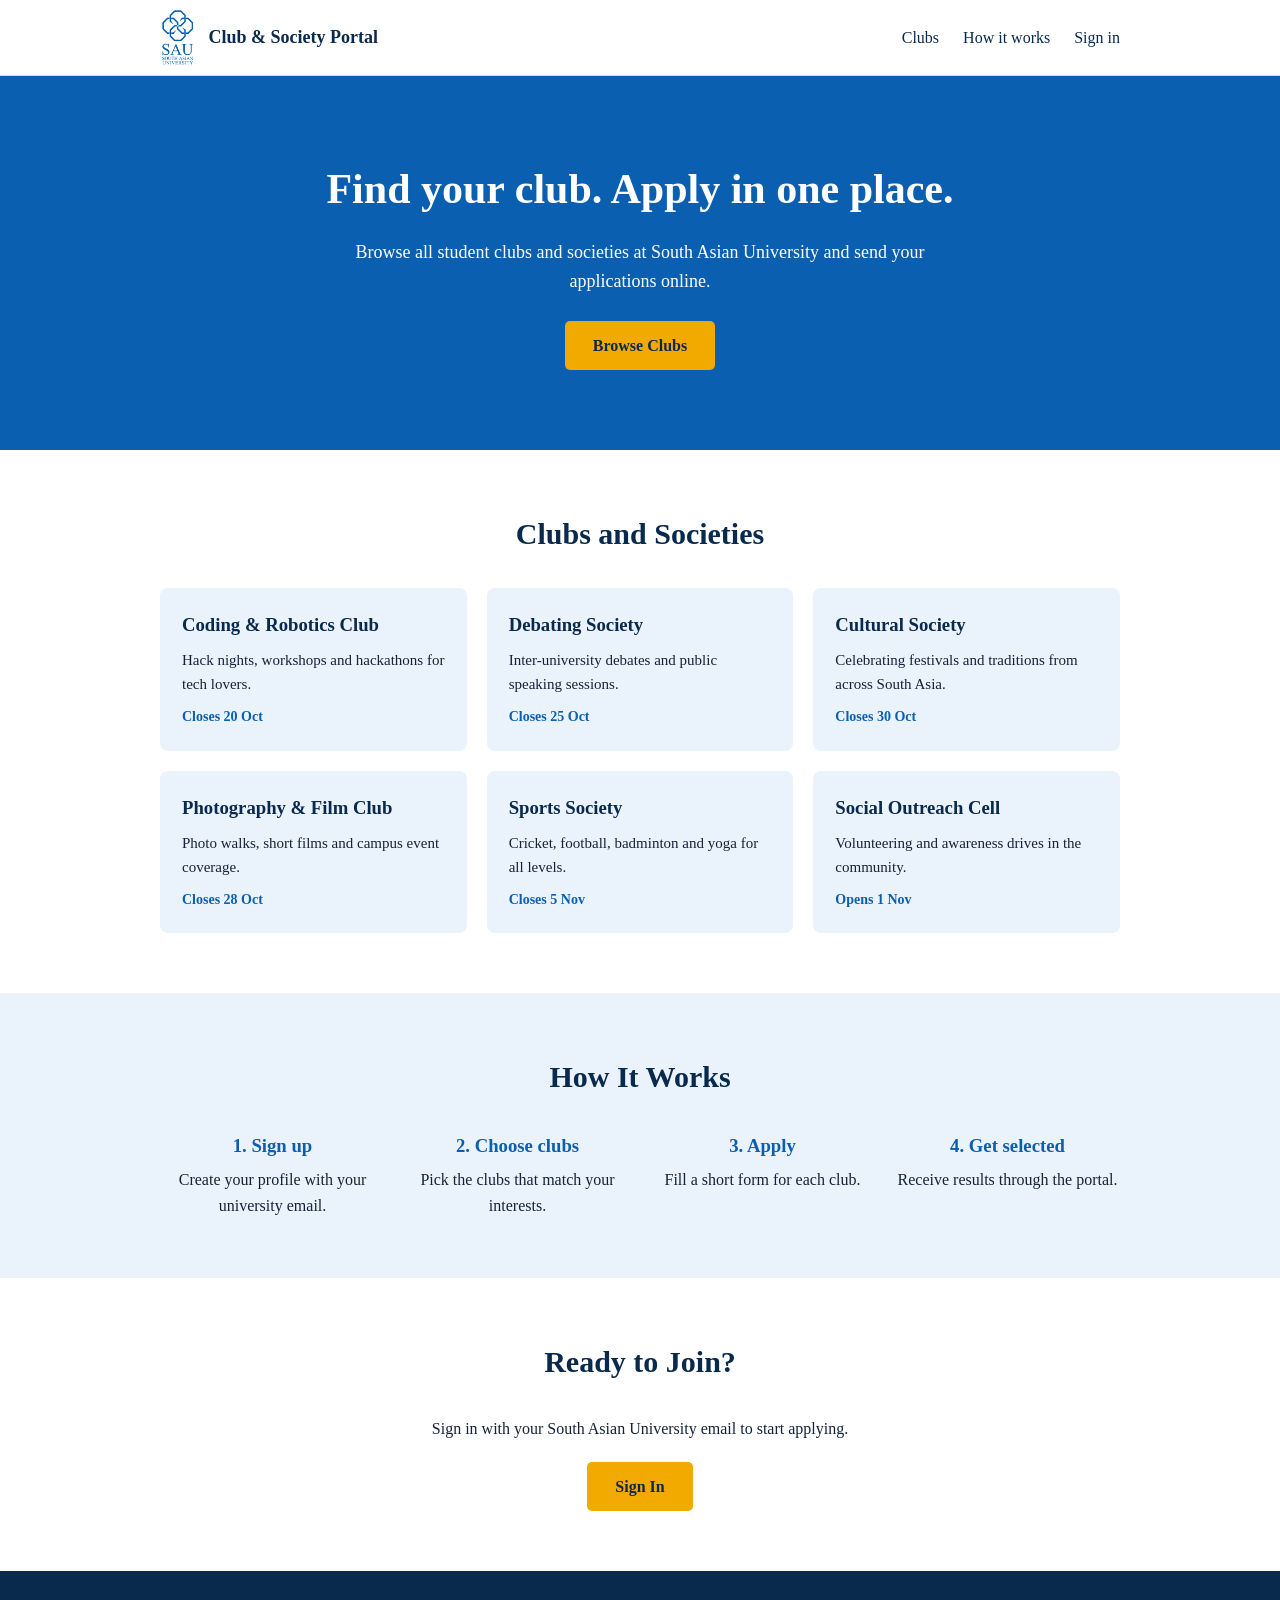
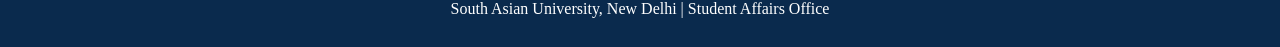
==== index.html @ ff555a40 "Add files via upload" ====
<!DOCTYPE html>
<html lang="en">
<head>
<meta charset="UTF-8">
<meta name="viewport" content="width=device-width, initial-scale=1">
<title>Campus Club & Society Recruitment Portal | South Asian University</title>
<style>
  * { box-sizing: border-box; margin: 0; padding: 0; }

  body {
    font-family: Georgia, serif;
    color: #14233a;
    line-height: 1.6;
  }

  .container { max-width: 1000px; margin: 0 auto; padding: 0 20px; }

  /* Header */
  header { border-bottom: 1px solid #c9ddf2; padding: 10px 0; }
  header .container { display: flex; justify-content: space-between; align-items: center; }
  .logo { display: flex; align-items: center; gap: 12px; }
  .logo img { height: 55px; }
  .logo span { font-size: 18px; font-weight: bold; color: #0a2a4d; }
  nav a { margin-left: 20px; color: #0a2a4d; text-decoration: none; }
  nav a:hover { color: #0b5fb0; }

  /* Hero */
  .hero { background: #0b5fb0; color: white; text-align: center; padding: 80px 20px; }
  .hero h1 { font-size: 42px; margin-bottom: 15px; }
  .hero p { max-width: 600px; margin: 0 auto 25px; font-size: 18px; }

  .btn {
    display: inline-block;
    background: #f2a900;
    color: #0a2a4d;
    padding: 12px 28px;
    border-radius: 5px;
    text-decoration: none;
    font-weight: bold;
  }
  .btn:hover { background: #ffc233; }

  /* Sections */
  section { padding: 60px 0; }
  h2 { text-align: center; color: #0a2a4d; font-size: 30px; margin-bottom: 30px; }

  /* Club cards */
  .cards { display: grid; grid-template-columns: repeat(3, 1fr); gap: 20px; }
  .card { background: #eaf2fb; padding: 22px; border-radius: 8px; }
  .card h3 { color: #0a2a4d; margin-bottom: 8px; }
  .card p { font-size: 15px; margin-bottom: 10px; }
  .card .date { font-size: 14px; color: #0b5fb0; font-weight: bold; }

  /* Steps */
  .steps-section { background: #eaf2fb; }
  .steps { display: grid; grid-template-columns: repeat(4, 1fr); gap: 20px; text-align: center; }
  .step h3 { color: #0b5fb0; margin-bottom: 6px; }

  /* Footer */
  footer { background: #0a2a4d; color: white; text-align: center; padding: 25px 20px; }

  /* Mobile */
  @media (max-width: 700px) {
    header .container { flex-direction: column; gap: 10px; }
    .cards, .steps { grid-template-columns: 1fr; }
    .hero h1 { font-size: 30px; }
  }
</style>
</head>
<body>

<header>
  <div class="container">
    <div class="logo">
      <img src="[data-uri]" alt="South Asian University logo">
      <span>Club & Society Portal</span>
    </div>
    <nav>
      <a href="#clubs">Clubs</a>
      <a href="#how">How it works</a>
      <a href="#apply">Sign in</a>
    </nav>
  </div>
</header>

<div class="hero">
  <h1>Find your club. Apply in one place.</h1>
  <p>Browse all student clubs and societies at South Asian University and send your applications online.</p>
  <a class="btn" href="#clubs">Browse Clubs</a>
</div>

<section id="clubs">
  <div class="container">
    <h2>Clubs and Societies</h2>
    <div class="cards">
      <div class="card">
        <h3>Coding & Robotics Club</h3>
        <p>Hack nights, workshops and hackathons for tech lovers.</p>
        <div class="date">Closes 20 Oct</div>
      </div>
      <div class="card">
        <h3>Debating Society</h3>
        <p>Inter-university debates and public speaking sessions.</p>
        <div class="date">Closes 25 Oct</div>
      </div>
      <div class="card">
        <h3>Cultural Society</h3>
        <p>Celebrating festivals and traditions from across South Asia.</p>
        <div class="date">Closes 30 Oct</div>
      </div>
      <div class="card">
        <h3>Photography & Film Club</h3>
        <p>Photo walks, short films and campus event coverage.</p>
        <div class="date">Closes 28 Oct</div>
      </div>
      <div class="card">
        <h3>Sports Society</h3>
        <p>Cricket, football, badminton and yoga for all levels.</p>
        <div class="date">Closes 5 Nov</div>
      </div>
      <div class="card">
        <h3>Social Outreach Cell</h3>
        <p>Volunteering and awareness drives in the community.</p>
        <div class="date">Opens 1 Nov</div>
      </div>
    </div>
  </div>
</section>

<section id="how" class="steps-section">
  <div class="container">
    <h2>How It Works</h2>
    <div class="steps">
      <div class="step"><h3>1. Sign up</h3><p>Create your profile with your university email.</p></div>
      <div class="step"><h3>2. Choose clubs</h3><p>Pick the clubs that match your interests.</p></div>
      <div class="step"><h3>3. Apply</h3><p>Fill a short form for each club.</p></div>
      <div class="step"><h3>4. Get selected</h3><p>Receive results through the portal.</p></div>
    </div>
  </div>
</section>

<section id="apply" style="text-align:center;">
  <div class="container">
    <h2>Ready to Join?</h2>
    <p style="margin-bottom:20px;">Sign in with your South Asian University email to start applying.</p>
    <a class="btn" href="#">Sign In</a>
  </div>
</section>

<footer>
  <p>South Asian University, New Delhi | Student Affairs Office</p>
</footer>

</body>
</html>
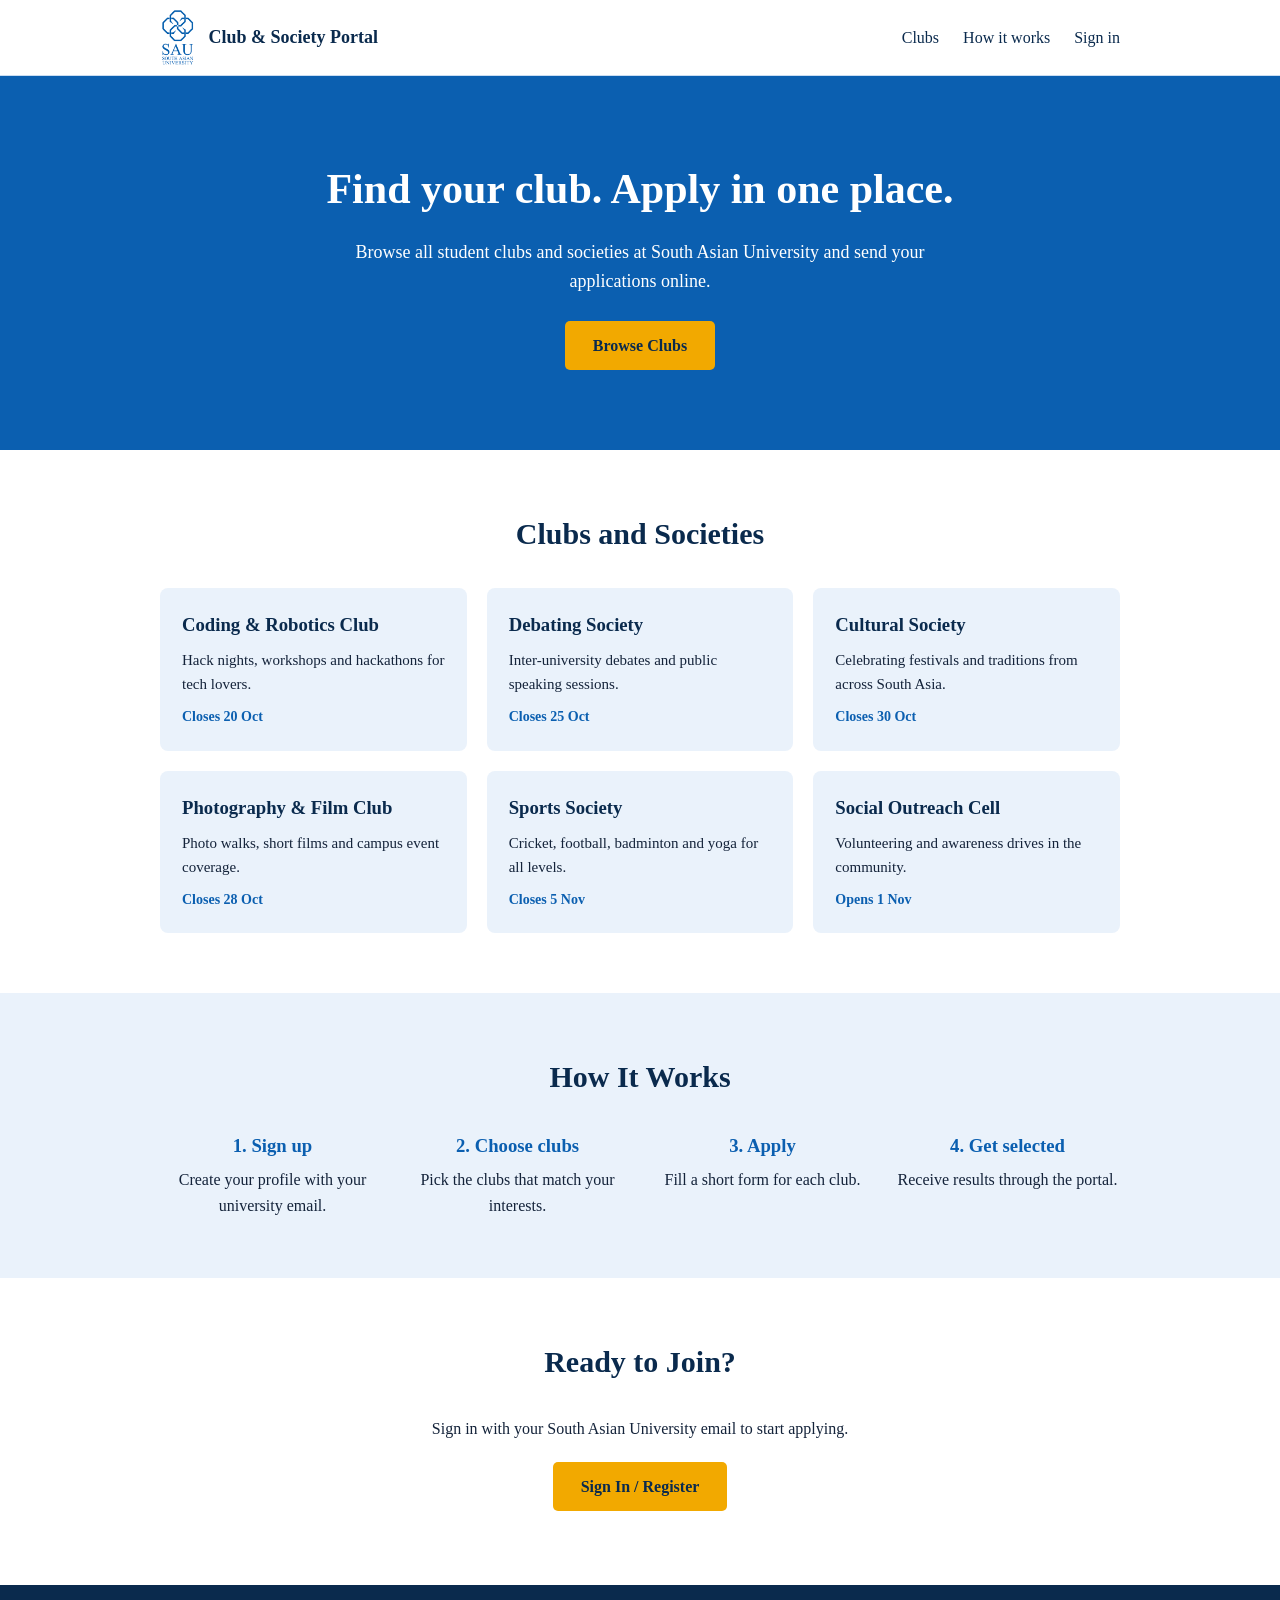
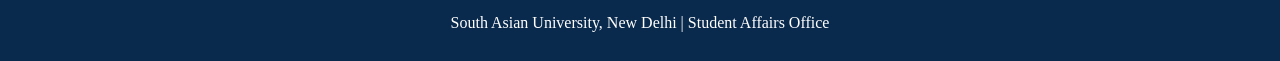
==== commit 906643d9: "Add files via upload" ====
--- a/index.html
+++ b/index.html
@@ -4,68 +4,8 @@
 <meta charset="UTF-8">
 <meta name="viewport" content="width=device-width, initial-scale=1">
 <title>Campus Club & Society Recruitment Portal | South Asian University</title>
-<style>
-  * { box-sizing: border-box; margin: 0; padding: 0; }
-
-  body {
-    font-family: Georgia, serif;
-    color: #14233a;
-    line-height: 1.6;
-  }
-
-  .container { max-width: 1000px; margin: 0 auto; padding: 0 20px; }
-
-  /* Header */
-  header { border-bottom: 1px solid #c9ddf2; padding: 10px 0; }
-  header .container { display: flex; justify-content: space-between; align-items: center; }
-  .logo { display: flex; align-items: center; gap: 12px; }
-  .logo img { height: 55px; }
-  .logo span { font-size: 18px; font-weight: bold; color: #0a2a4d; }
-  nav a { margin-left: 20px; color: #0a2a4d; text-decoration: none; }
-  nav a:hover { color: #0b5fb0; }
-
-  /* Hero */
-  .hero { background: #0b5fb0; color: white; text-align: center; padding: 80px 20px; }
-  .hero h1 { font-size: 42px; margin-bottom: 15px; }
-  .hero p { max-width: 600px; margin: 0 auto 25px; font-size: 18px; }
-
-  .btn {
-    display: inline-block;
-    background: #f2a900;
-    color: #0a2a4d;
-    padding: 12px 28px;
-    border-radius: 5px;
-    text-decoration: none;
-    font-weight: bold;
-  }
-  .btn:hover { background: #ffc233; }
-
-  /* Sections */
-  section { padding: 60px 0; }
-  h2 { text-align: center; color: #0a2a4d; font-size: 30px; margin-bottom: 30px; }
-
-  /* Club cards */
-  .cards { display: grid; grid-template-columns: repeat(3, 1fr); gap: 20px; }
-  .card { background: #eaf2fb; padding: 22px; border-radius: 8px; }
-  .card h3 { color: #0a2a4d; margin-bottom: 8px; }
-  .card p { font-size: 15px; margin-bottom: 10px; }
-  .card .date { font-size: 14px; color: #0b5fb0; font-weight: bold; }
-
-  /* Steps */
-  .steps-section { background: #eaf2fb; }
-  .steps { display: grid; grid-template-columns: repeat(4, 1fr); gap: 20px; text-align: center; }
-  .step h3 { color: #0b5fb0; margin-bottom: 6px; }
-
-  /* Footer */
-  footer { background: #0a2a4d; color: white; text-align: center; padding: 25px 20px; }
-
-  /* Mobile */
-  @media (max-width: 700px) {
-    header .container { flex-direction: column; gap: 10px; }
-    .cards, .steps { grid-template-columns: 1fr; }
-    .hero h1 { font-size: 30px; }
-  }
-</style>
+<link rel="stylesheet" href="style.css">
+
 </head>
 <body>
 
@@ -78,7 +18,7 @@
     <nav>
       <a href="#clubs">Clubs</a>
       <a href="#how">How it works</a>
-      <a href="#apply">Sign in</a>
+      <a href="#apply" id="navAuth">Sign in</a>
     </nav>
   </div>
 </header>
@@ -92,7 +32,7 @@
 <section id="clubs">
   <div class="container">
     <h2>Clubs and Societies</h2>
-    <div class="cards">
+    <div class="cards" id="clubCards">
       <div class="card">
         <h3>Coding & Robotics Club</h3>
         <p>Hack nights, workshops and hackathons for tech lovers.</p>
@@ -143,7 +83,42 @@
   <div class="container">
     <h2>Ready to Join?</h2>
     <p style="margin-bottom:20px;">Sign in with your South Asian University email to start applying.</p>
-    <a class="btn" href="#">Sign In</a>
+    <a class="btn" href="#" id="signInButton">Sign In / Register</a>
+    <p id="sessionMessage" style="margin-top:14px;"></p>
+    <div class="portal-panel" id="authPanel" aria-live="polite">
+      <h3 id="authHeading">Student sign in</h3>
+      <p style="margin-bottom:14px;">Use your student account to apply to clubs and track your applications.</p>
+      <div class="portal-actions">
+        <button type="button" class="small-btn" id="showLogin">Sign in</button>
+        <button type="button" class="small-btn secondary" id="showRegister">Create account</button>
+      </div>
+      <form class="portal-form" id="authForm">
+        <div id="nameField" class="portal-hidden"><label for="fullName">Full name</label><input id="fullName" name="name" autocomplete="name" minlength="2" maxlength="80" /></div>
+        <div><label for="email">University email</label><input id="email" name="email" type="email" autocomplete="email" required maxlength="254" placeholder="you@university.edu" /></div>
+        <div><label for="password">Password</label><input id="password" name="password" type="password" autocomplete="current-password" required minlength="8" maxlength="128" placeholder="At least 8 characters" /></div>
+        <button type="submit" class="btn" id="authSubmit">Sign in</button>
+      </form>
+      <p id="authMessage" class="portal-message"></p>
+    </div>
+    <div class="portal-panel" id="studentPanel" aria-live="polite">
+      <h3 id="welcomeHeading">Your student dashboard</h3>
+      <div class="portal-actions"><button type="button" class="small-btn" id="refreshApplications">Refresh applications</button><button type="button" class="small-btn secondary" id="logoutButton">Sign out</button></div>
+      <h3>Apply to a club</h3>
+      <form class="portal-form" id="applicationForm">
+        <div><label for="clubSelect">Choose a club</label><select id="clubSelect" required><option value="">Loading clubs…</option></select></div>
+        <div><label for="studentCourse">Course / programme</label><input id="studentCourse" required maxlength="100" placeholder="e.g. B.Tech Computer Science" /></div>
+        <div><label for="studentYear">Year of study</label><select id="studentYear" required><option value="">Select year</option><option>1st year</option><option>2nd year</option><option>3rd year</option><option>4th year</option><option>Postgraduate</option></select></div>
+        <div><label for="motivation">Why do you want to join?</label><textarea id="motivation" required minlength="20" maxlength="1500" rows="4" placeholder="Tell the club why you're interested (20–1500 characters)"></textarea></div>
+        <button type="submit" class="btn">Submit application</button>
+      </form>
+      <p id="applicationMessage" class="portal-message"></p>
+      <h3 style="margin-top:24px;">My applications</h3><div id="applicationList"><p>Sign in to view applications.</p></div>
+    </div>
+    <div class="portal-panel" id="adminPanel" aria-live="polite">
+      <h3>Recruitment admin dashboard</h3>
+      <div class="portal-actions"><button type="button" class="small-btn" id="refreshAdmin">Refresh applications</button><button type="button" class="small-btn secondary" id="adminLogout">Sign out</button></div>
+      <p>Review student applications and update their status.</p><div id="adminApplications"><p>Loading applications…</p></div>
+    </div>
   </div>
 </section>
 
@@ -151,5 +126,112 @@
   <p>South Asian University, New Delhi | Student Affairs Office</p>
 </footer>
 
+
+<script>
+(() => {
+  const $ = (id) => document.getElementById(id);
+  let token = localStorage.getItem('campusPortalToken');
+  let authMode = 'login';
+  let clubsCache = [];
+  const panels = ['authPanel', 'studentPanel', 'adminPanel'];
+  function showPanel(id) { panels.forEach(p => $(p).classList.toggle('visible', p === id)); }
+  function message(id, text, type='') { const el=$(id); el.textContent=text; el.className='portal-message'+(type?' '+type:''); }
+  async function api(path, options={}) {
+    const headers = { ...(options.headers || {}) };
+    if (options.body && !(options.body instanceof FormData)) headers['Content-Type']='application/json';
+    if (token) headers.Authorization='Bearer '+token;
+    const response=await fetch('/api'+path,{...options,headers});
+    const data=await response.json().catch(()=>({message:'Unexpected server response'}));
+    if (!response.ok) throw new Error(data.message || 'Request failed');
+    return data;
+  }
+  function setAuthMode(mode) {
+    authMode=mode;
+    $('authHeading').textContent=mode==='register'?'Create student account':'Student sign in';
+    $('nameField').classList.toggle('portal-hidden',mode!=='register');
+    $('fullName').required=mode==='register';
+    $('password').autocomplete=mode==='register'?'new-password':'current-password';
+    $('authSubmit').textContent=mode==='register'?'Create account':'Sign in';
+    message('authMessage','');
+  }
+  function openAuth() { showPanel('authPanel'); $('apply').scrollIntoView({behavior:'smooth'}); }
+  $('showLogin').addEventListener('click',()=>setAuthMode('login'));
+  $('showRegister').addEventListener('click',()=>setAuthMode('register'));
+  $('signInButton').addEventListener('click',e=>{e.preventDefault();openAuth();});
+  $('navAuth').addEventListener('click',e=>{e.preventDefault();token?loadDashboard():openAuth();});
+  $('authForm').addEventListener('submit',async e=>{
+    e.preventDefault();
+    const payload={email:$('email').value.trim(),password:$('password').value};
+    if(authMode==='register') payload.name=$('fullName').value.trim();
+    try {
+      const result=await api('/auth/'+(authMode==='register'?'register':'login'),{method:'POST',body:JSON.stringify(payload)});
+      token=result.token; localStorage.setItem('campusPortalToken',token);
+      message('sessionMessage','Signed in as '+result.user.name+'.','success');
+      await loadDashboard();
+    } catch(err) { message('authMessage',err.message,'error'); }
+  });
+  async function loadClubs() {
+    try {
+      const data=await api('/clubs'); clubsCache=data.clubs||[];
+      const cards=$('clubCards');
+      cards.innerHTML='';
+      clubsCache.forEach(club=>{
+        const card=document.createElement('article'); card.className='card';
+        const h=document.createElement('h3'); h.textContent=club.name;
+        const p=document.createElement('p'); p.textContent=club.description;
+        const date=document.createElement('div'); date.className='date'; date.textContent=club.recruitmentOpen===false?'Recruitment closed':(club.deadlineLabel||'Applications open');
+        card.append(h,p,date);
+        if(club.recruitmentOpen!==false){const b=document.createElement('button');b.className='small-btn';b.type='button';b.style.marginTop='10px';b.textContent='Apply now';b.addEventListener('click',()=>{if(!token)openAuth();else {showPanel('studentPanel');$('clubSelect').value=club._id;$('studentPanel').scrollIntoView({behavior:'smooth'});}});card.append(b);}
+        cards.append(card);
+      });
+      $('clubSelect').innerHTML='<option value="">Select a club</option>';
+      clubsCache.forEach(c=>{const o=document.createElement('option');o.value=c._id;o.textContent=c.name+(c.recruitmentOpen===false?' (closed)':'');o.disabled=c.recruitmentOpen===false;$('clubSelect').append(o);});
+    } catch(err) { console.error(err); }
+  }
+  function escapeText(value) { const el=document.createElement('span');el.textContent=value??'';return el.innerHTML; }
+  async function loadStudentApplications() {
+    try {
+      const data=await api('/applications/mine'); const root=$('applicationList'); root.innerHTML='';
+      if(!data.applications.length){root.innerHTML='<p>You have not submitted any applications yet.</p>';return;}
+      data.applications.forEach(a=>{const item=document.createElement('div');item.className='application-item';item.innerHTML='<strong>'+escapeText(a.club?.name||'Club')+'</strong><p>Status: <span class="status">'+escapeText(a.status)+'</span></p><p>Programme: '+escapeText(a.course)+' · '+escapeText(a.year)+'</p><p>Submitted: '+new Date(a.createdAt).toLocaleDateString()+'</p><p>'+escapeText(a.motivation)+'</p>';root.append(item);});
+    } catch(err) { $('applicationList').textContent=err.message; }
+  }
+  async function loadDashboard() {
+    try {
+      const data=await api('/auth/me');
+      $('welcomeHeading').textContent='Welcome, '+data.user.name;
+      $('navAuth').textContent='Dashboard';
+      if(data.user.role==='admin') {showPanel('adminPanel');await loadAdminApplications();}
+      else {showPanel('studentPanel');await loadStudentApplications();}
+      $('apply').scrollIntoView({behavior:'smooth'});
+    } catch(err) { token=null;localStorage.removeItem('campusPortalToken');openAuth(); }
+  }
+  $('applicationForm').addEventListener('submit',async e=>{
+    e.preventDefault();
+    const payload={clubId:$('clubSelect').value,course:$('studentCourse').value.trim(),year:$('studentYear').value,motivation:$('motivation').value.trim()};
+    try { await api('/applications',{method:'POST',body:JSON.stringify(payload)});message('applicationMessage','Application submitted successfully.','success');$('applicationForm').reset();await loadStudentApplications(); }
+    catch(err){message('applicationMessage',err.message,'error');}
+  });
+  async function loadAdminApplications() {
+    try {
+      const data=await api('/admin/applications');const root=$('adminApplications');root.innerHTML='';
+      if(!data.applications.length){root.textContent='No applications received yet.';return;}
+      data.applications.forEach(a=>{
+        const item=document.createElement('div');item.className='application-item';
+        item.innerHTML='<strong>'+escapeText(a.club?.name||'Club')+'</strong><p>Student: '+escapeText(a.student?.name)+' ('+escapeText(a.student?.email)+')</p><p>'+escapeText(a.course)+' · '+escapeText(a.year)+'</p><p>Motivation: '+escapeText(a.motivation)+'</p><p>Current status: <span class="status">'+escapeText(a.status)+'</span></p>';
+        const select=document.createElement('select');['pending','under_review','accepted','rejected'].forEach(status=>{const o=document.createElement('option');o.value=status;o.textContent=status.replace('_',' ');o.selected=a.status===status;select.append(o);});
+        const btn=document.createElement('button');btn.className='small-btn';btn.style.marginLeft='8px';btn.textContent='Update status';btn.addEventListener('click',async()=>{try{await api('/admin/applications/'+a._id,{method:'PATCH',body:JSON.stringify({status:select.value})});await loadAdminApplications();}catch(err){alert(err.message);}});
+        item.append(select,btn);root.append(item);
+      });
+    } catch(err) { $('adminApplications').textContent=err.message; }
+  }
+  function logout(){token=null;localStorage.removeItem('campusPortalToken');$('navAuth').textContent='Sign in';showPanel('authPanel');setAuthMode('login');message('sessionMessage','You have signed out.','success');}
+  $('logoutButton').addEventListener('click',logout);$('adminLogout').addEventListener('click',logout);
+  $('refreshApplications').addEventListener('click',loadStudentApplications);$('refreshAdmin').addEventListener('click',loadAdminApplications);
+  loadClubs();
+  if(token) loadDashboard(); else setAuthMode('login');
+})();
+</script>
+
 </body>
 </html>
--- a/style.css
+++ b/style.css
@@ -0,0 +1,75 @@
+* { box-sizing: border-box; margin: 0; padding: 0; }
+
+  body {
+    font-family: Georgia, serif;
+    color: #14233a;
+    line-height: 1.6;
+  }
+
+  .container { max-width: 1000px; margin: 0 auto; padding: 0 20px; }
+
+  /* Header */
+  header { border-bottom: 1px solid #c9ddf2; padding: 10px 0; }
+  header .container { display: flex; justify-content: space-between; align-items: center; }
+  .logo { display: flex; align-items: center; gap: 12px; }
+  .logo img { height: 55px; }
+  .logo span { font-size: 18px; font-weight: bold; color: #0a2a4d; }
+  nav a { margin-left: 20px; color: #0a2a4d; text-decoration: none; }
+  nav a:hover { color: #0b5fb0; }
+
+  /* Hero */
+  .hero { background: #0b5fb0; color: white; text-align: center; padding: 80px 20px; }
+  .hero h1 { font-size: 42px; margin-bottom: 15px; }
+  .hero p { max-width: 600px; margin: 0 auto 25px; font-size: 18px; }
+
+  .btn {
+    display: inline-block;
+    background: #f2a900;
+    color: #0a2a4d;
+    padding: 12px 28px;
+    border-radius: 5px;
+    text-decoration: none;
+    font-weight: bold;
+  }
+  .btn:hover { background: #ffc233; }
+
+  /* Sections */
+  section { padding: 60px 0; }
+  h2 { text-align: center; color: #0a2a4d; font-size: 30px; margin-bottom: 30px; }
+
+  /* Club cards */
+  .cards { display: grid; grid-template-columns: repeat(3, 1fr); gap: 20px; }
+  .card { background: #eaf2fb; padding: 22px; border-radius: 8px; }
+  .card h3 { color: #0a2a4d; margin-bottom: 8px; }
+  .card p { font-size: 15px; margin-bottom: 10px; }
+  .card .date { font-size: 14px; color: #0b5fb0; font-weight: bold; }
+
+  /* Steps */
+  .steps-section { background: #eaf2fb; }
+  .steps { display: grid; grid-template-columns: repeat(4, 1fr); gap: 20px; text-align: center; }
+  .step h3 { color: #0b5fb0; margin-bottom: 6px; }
+
+  /* Footer */
+  footer { background: #0a2a4d; color: white; text-align: center; padding: 25px 20px; }
+
+  /* Functional portal UI — keeps the original visual theme */
+  .portal-panel { display:none; margin: 28px auto 0; max-width: 850px; text-align:left; background:#fff; border:1px solid #c9ddf2; border-radius:8px; padding:22px; box-shadow:0 8px 24px rgba(10,42,77,.08); }
+  .portal-panel.visible { display:block; }
+  .portal-panel h3 { color:#0a2a4d; margin-bottom:12px; }
+  .portal-form { display:grid; gap:12px; }
+  .portal-form input, .portal-form select, .portal-form textarea { width:100%; padding:11px; border:1px solid #b8cbe0; border-radius:5px; font:inherit; color:#14233a; }
+  .portal-form label { font-weight:bold; font-size:14px; }
+  .portal-form button, .small-btn { border:0; cursor:pointer; background:#0b5fb0; color:white; padding:10px 16px; border-radius:5px; font-weight:bold; font:inherit; }
+  .small-btn.secondary { background:#eaf2fb; color:#0a2a4d; }
+  .portal-actions { display:flex; flex-wrap:wrap; gap:8px; margin:12px 0; }
+  .portal-message { margin:10px 0; font-size:14px; }
+  .portal-message.error { color:#b42318; }
+  .portal-message.success { color:#167044; }
+  .application-item { border:1px solid #c9ddf2; border-radius:6px; padding:14px; margin:10px 0; background:#f8fbff; }
+  .status { display:inline-block; padding:2px 9px; border-radius:12px; background:#eaf2fb; color:#0a2a4d; font-size:13px; font-weight:bold; }
+  .portal-hidden { display:none !important; }
+  @media (max-width: 700px) {
+    header .container { flex-direction: column; gap: 10px; }
+    .cards, .steps { grid-template-columns: 1fr; }
+    .hero h1 { font-size: 30px; }
+  }
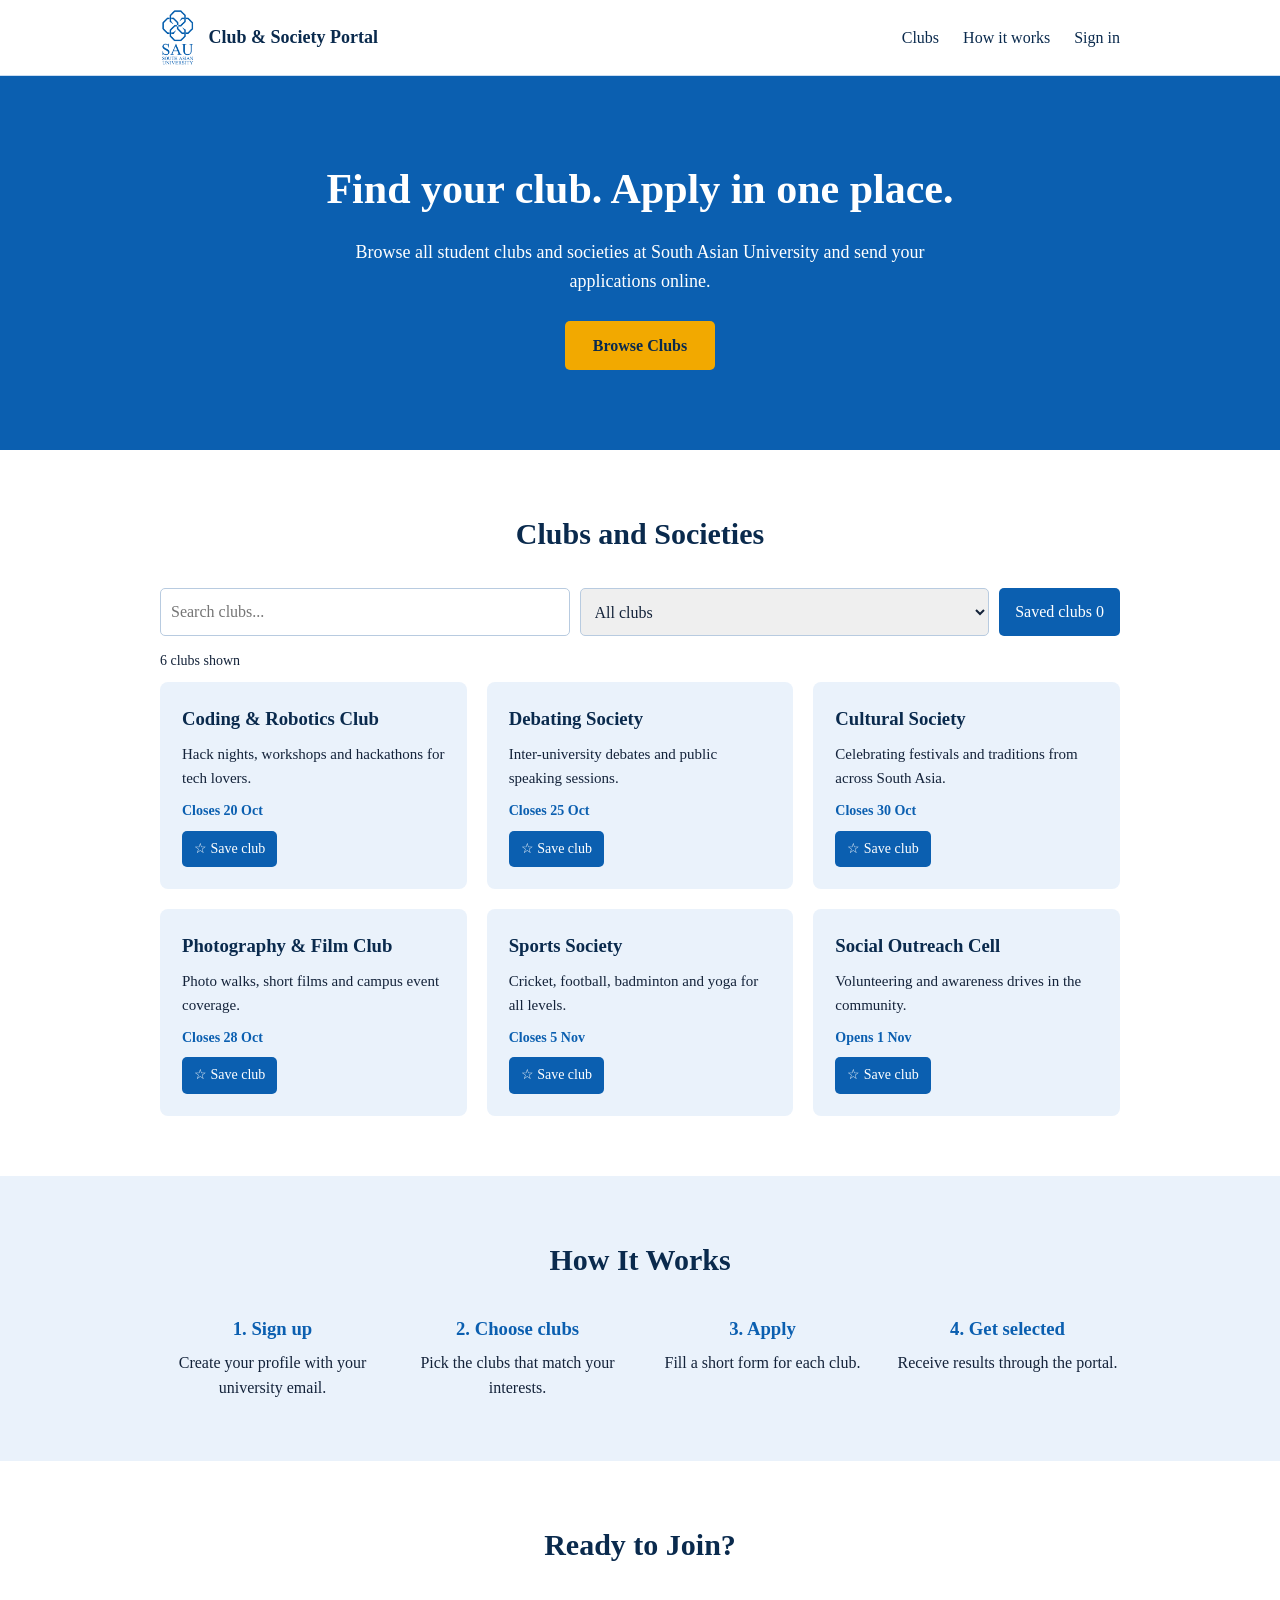
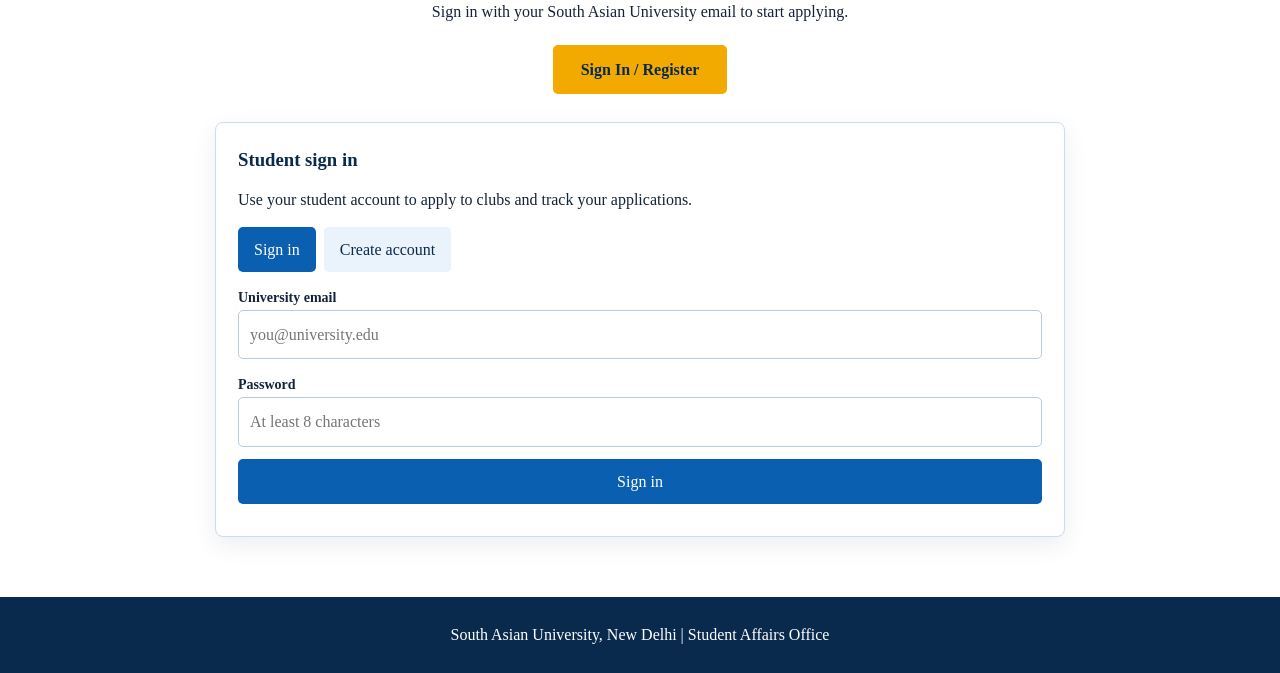
==== commit 6c0c55f2: "Add files via upload" ====
--- a/index.html
+++ b/index.html
@@ -5,7 +5,6 @@
 <meta name="viewport" content="width=device-width, initial-scale=1">
 <title>Campus Club & Society Recruitment Portal | South Asian University</title>
 <link rel="stylesheet" href="style.css">
-
 </head>
 <body>
 
@@ -32,36 +31,42 @@
 <section id="clubs">
   <div class="container">
     <h2>Clubs and Societies</h2>
+    <div class="club-tools">
+      <input id="clubSearch" type="search" placeholder="Search clubs..." aria-label="Search clubs">
+      <select id="clubCategory" aria-label="Filter clubs"><option value="all">All clubs</option><option value="tech">Technology</option><option value="arts">Arts & culture</option><option value="sports">Sports</option><option value="social">Social impact</option></select>
+      <button class="small-btn" id="showSaved" type="button">Saved clubs <span id="savedCount">0</span></button>
+    </div>
+    <p id="clubResultCount" class="portal-message" aria-live="polite"></p>
     <div class="cards" id="clubCards">
-      <div class="card">
+      <div class="card" data-category="tech">
         <h3>Coding & Robotics Club</h3>
         <p>Hack nights, workshops and hackathons for tech lovers.</p>
-        <div class="date">Closes 20 Oct</div>
+        <div class="date">Closes 20 Oct</div><button type="button" class="small-btn save-club">☆ Save club</button>
       </div>
-      <div class="card">
+      <div class="card" data-category="arts">
         <h3>Debating Society</h3>
         <p>Inter-university debates and public speaking sessions.</p>
-        <div class="date">Closes 25 Oct</div>
+        <div class="date">Closes 25 Oct</div><button type="button" class="small-btn save-club">☆ Save club</button>
       </div>
-      <div class="card">
+      <div class="card" data-category="arts">
         <h3>Cultural Society</h3>
         <p>Celebrating festivals and traditions from across South Asia.</p>
-        <div class="date">Closes 30 Oct</div>
+        <div class="date">Closes 30 Oct</div><button type="button" class="small-btn save-club">☆ Save club</button>
       </div>
-      <div class="card">
+      <div class="card" data-category="arts">
         <h3>Photography & Film Club</h3>
         <p>Photo walks, short films and campus event coverage.</p>
-        <div class="date">Closes 28 Oct</div>
+        <div class="date">Closes 28 Oct</div><button type="button" class="small-btn save-club">☆ Save club</button>
       </div>
-      <div class="card">
+      <div class="card" data-category="sports">
         <h3>Sports Society</h3>
         <p>Cricket, football, badminton and yoga for all levels.</p>
-        <div class="date">Closes 5 Nov</div>
+        <div class="date">Closes 5 Nov</div><button type="button" class="small-btn save-club">☆ Save club</button>
       </div>
-      <div class="card">
+      <div class="card" data-category="social">
         <h3>Social Outreach Cell</h3>
         <p>Volunteering and awareness drives in the community.</p>
-        <div class="date">Opens 1 Nov</div>
+        <div class="date">Opens 1 Nov</div><button type="button" class="small-btn save-club">☆ Save club</button>
       </div>
     </div>
   </div>
@@ -126,112 +131,6 @@
   <p>South Asian University, New Delhi | Student Affairs Office</p>
 </footer>
 
-
-<script>
-(() => {
-  const $ = (id) => document.getElementById(id);
-  let token = localStorage.getItem('campusPortalToken');
-  let authMode = 'login';
-  let clubsCache = [];
-  const panels = ['authPanel', 'studentPanel', 'adminPanel'];
-  function showPanel(id) { panels.forEach(p => $(p).classList.toggle('visible', p === id)); }
-  function message(id, text, type='') { const el=$(id); el.textContent=text; el.className='portal-message'+(type?' '+type:''); }
-  async function api(path, options={}) {
-    const headers = { ...(options.headers || {}) };
-    if (options.body && !(options.body instanceof FormData)) headers['Content-Type']='application/json';
-    if (token) headers.Authorization='Bearer '+token;
-    const response=await fetch('/api'+path,{...options,headers});
-    const data=await response.json().catch(()=>({message:'Unexpected server response'}));
-    if (!response.ok) throw new Error(data.message || 'Request failed');
-    return data;
-  }
-  function setAuthMode(mode) {
-    authMode=mode;
-    $('authHeading').textContent=mode==='register'?'Create student account':'Student sign in';
-    $('nameField').classList.toggle('portal-hidden',mode!=='register');
-    $('fullName').required=mode==='register';
-    $('password').autocomplete=mode==='register'?'new-password':'current-password';
-    $('authSubmit').textContent=mode==='register'?'Create account':'Sign in';
-    message('authMessage','');
-  }
-  function openAuth() { showPanel('authPanel'); $('apply').scrollIntoView({behavior:'smooth'}); }
-  $('showLogin').addEventListener('click',()=>setAuthMode('login'));
-  $('showRegister').addEventListener('click',()=>setAuthMode('register'));
-  $('signInButton').addEventListener('click',e=>{e.preventDefault();openAuth();});
-  $('navAuth').addEventListener('click',e=>{e.preventDefault();token?loadDashboard():openAuth();});
-  $('authForm').addEventListener('submit',async e=>{
-    e.preventDefault();
-    const payload={email:$('email').value.trim(),password:$('password').value};
-    if(authMode==='register') payload.name=$('fullName').value.trim();
-    try {
-      const result=await api('/auth/'+(authMode==='register'?'register':'login'),{method:'POST',body:JSON.stringify(payload)});
-      token=result.token; localStorage.setItem('campusPortalToken',token);
-      message('sessionMessage','Signed in as '+result.user.name+'.','success');
-      await loadDashboard();
-    } catch(err) { message('authMessage',err.message,'error'); }
-  });
-  async function loadClubs() {
-    try {
-      const data=await api('/clubs'); clubsCache=data.clubs||[];
-      const cards=$('clubCards');
-      cards.innerHTML='';
-      clubsCache.forEach(club=>{
-        const card=document.createElement('article'); card.className='card';
-        const h=document.createElement('h3'); h.textContent=club.name;
-        const p=document.createElement('p'); p.textContent=club.description;
-        const date=document.createElement('div'); date.className='date'; date.textContent=club.recruitmentOpen===false?'Recruitment closed':(club.deadlineLabel||'Applications open');
-        card.append(h,p,date);
-        if(club.recruitmentOpen!==false){const b=document.createElement('button');b.className='small-btn';b.type='button';b.style.marginTop='10px';b.textContent='Apply now';b.addEventListener('click',()=>{if(!token)openAuth();else {showPanel('studentPanel');$('clubSelect').value=club._id;$('studentPanel').scrollIntoView({behavior:'smooth'});}});card.append(b);}
-        cards.append(card);
-      });
-      $('clubSelect').innerHTML='<option value="">Select a club</option>';
-      clubsCache.forEach(c=>{const o=document.createElement('option');o.value=c._id;o.textContent=c.name+(c.recruitmentOpen===false?' (closed)':'');o.disabled=c.recruitmentOpen===false;$('clubSelect').append(o);});
-    } catch(err) { console.error(err); }
-  }
-  function escapeText(value) { const el=document.createElement('span');el.textContent=value??'';return el.innerHTML; }
-  async function loadStudentApplications() {
-    try {
-      const data=await api('/applications/mine'); const root=$('applicationList'); root.innerHTML='';
-      if(!data.applications.length){root.innerHTML='<p>You have not submitted any applications yet.</p>';return;}
-      data.applications.forEach(a=>{const item=document.createElement('div');item.className='application-item';item.innerHTML='<strong>'+escapeText(a.club?.name||'Club')+'</strong><p>Status: <span class="status">'+escapeText(a.status)+'</span></p><p>Programme: '+escapeText(a.course)+' · '+escapeText(a.year)+'</p><p>Submitted: '+new Date(a.createdAt).toLocaleDateString()+'</p><p>'+escapeText(a.motivation)+'</p>';root.append(item);});
-    } catch(err) { $('applicationList').textContent=err.message; }
-  }
-  async function loadDashboard() {
-    try {
-      const data=await api('/auth/me');
-      $('welcomeHeading').textContent='Welcome, '+data.user.name;
-      $('navAuth').textContent='Dashboard';
-      if(data.user.role==='admin') {showPanel('adminPanel');await loadAdminApplications();}
-      else {showPanel('studentPanel');await loadStudentApplications();}
-      $('apply').scrollIntoView({behavior:'smooth'});
-    } catch(err) { token=null;localStorage.removeItem('campusPortalToken');openAuth(); }
-  }
-  $('applicationForm').addEventListener('submit',async e=>{
-    e.preventDefault();
-    const payload={clubId:$('clubSelect').value,course:$('studentCourse').value.trim(),year:$('studentYear').value,motivation:$('motivation').value.trim()};
-    try { await api('/applications',{method:'POST',body:JSON.stringify(payload)});message('applicationMessage','Application submitted successfully.','success');$('applicationForm').reset();await loadStudentApplications(); }
-    catch(err){message('applicationMessage',err.message,'error');}
-  });
-  async function loadAdminApplications() {
-    try {
-      const data=await api('/admin/applications');const root=$('adminApplications');root.innerHTML='';
-      if(!data.applications.length){root.textContent='No applications received yet.';return;}
-      data.applications.forEach(a=>{
-        const item=document.createElement('div');item.className='application-item';
-        item.innerHTML='<strong>'+escapeText(a.club?.name||'Club')+'</strong><p>Student: '+escapeText(a.student?.name)+' ('+escapeText(a.student?.email)+')</p><p>'+escapeText(a.course)+' · '+escapeText(a.year)+'</p><p>Motivation: '+escapeText(a.motivation)+'</p><p>Current status: <span class="status">'+escapeText(a.status)+'</span></p>';
-        const select=document.createElement('select');['pending','under_review','accepted','rejected'].forEach(status=>{const o=document.createElement('option');o.value=status;o.textContent=status.replace('_',' ');o.selected=a.status===status;select.append(o);});
-        const btn=document.createElement('button');btn.className='small-btn';btn.style.marginLeft='8px';btn.textContent='Update status';btn.addEventListener('click',async()=>{try{await api('/admin/applications/'+a._id,{method:'PATCH',body:JSON.stringify({status:select.value})});await loadAdminApplications();}catch(err){alert(err.message);}});
-        item.append(select,btn);root.append(item);
-      });
-    } catch(err) { $('adminApplications').textContent=err.message; }
-  }
-  function logout(){token=null;localStorage.removeItem('campusPortalToken');$('navAuth').textContent='Sign in';showPanel('authPanel');setAuthMode('login');message('sessionMessage','You have signed out.','success');}
-  $('logoutButton').addEventListener('click',logout);$('adminLogout').addEventListener('click',logout);
-  $('refreshApplications').addEventListener('click',loadStudentApplications);$('refreshAdmin').addEventListener('click',loadAdminApplications);
-  loadClubs();
-  if(token) loadDashboard(); else setAuthMode('login');
-})();
-</script>
-
+<script src="script.js"></script>
 </body>
 </html>
--- a/style.css
+++ b/style.css
@@ -73,3 +73,8 @@
     .cards, .steps { grid-template-columns: 1fr; }
     .hero h1 { font-size: 30px; }
   }
+
+.club-tools{display:flex;gap:10px;flex-wrap:wrap;margin:0 0 14px}
+.club-tools input,.club-tools select{flex:1;min-width:180px;padding:10px;border:1px solid #b8cbe0;border-radius:5px;font:inherit;color:#14233a}
+.save-club{margin-top:8px;font-size:14px!important;padding:7px 12px!important}
+.card[hidden]{display:none}
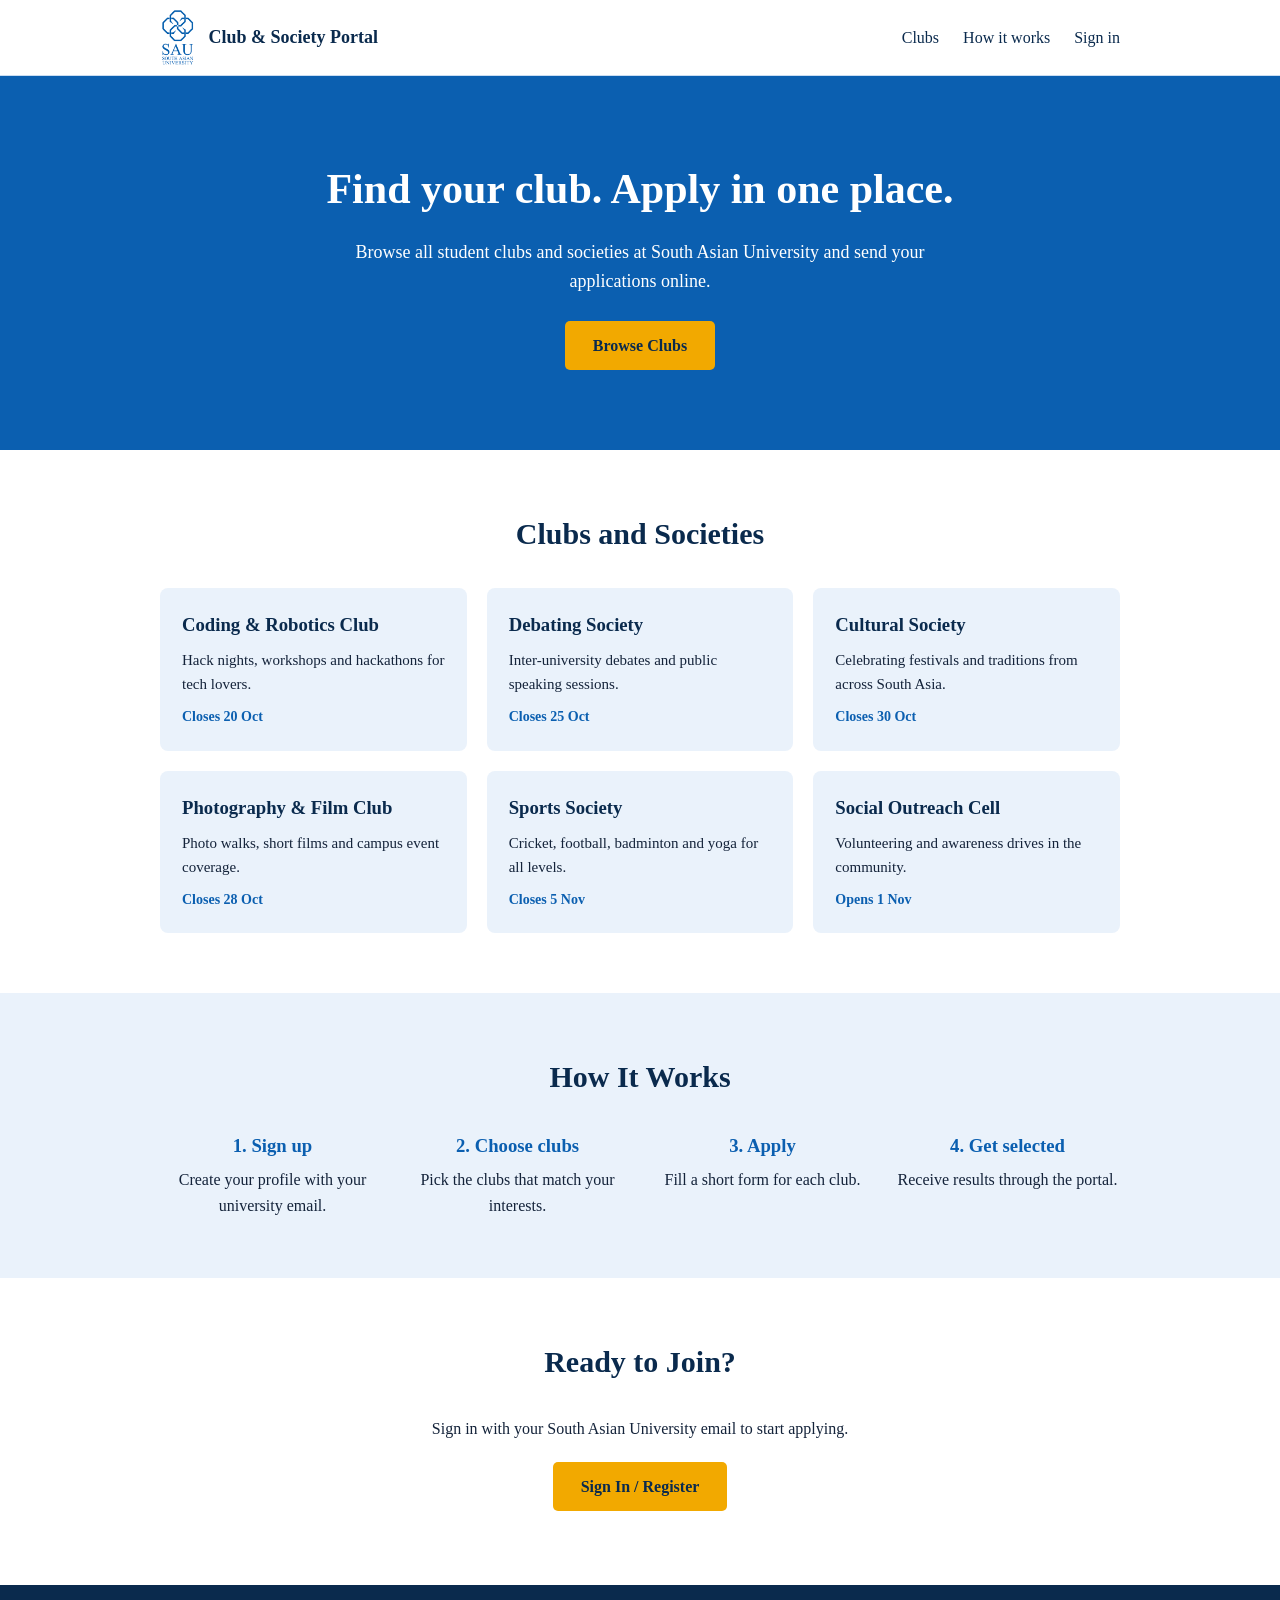
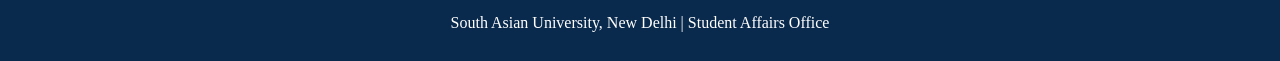
==== commit 50a922b3: "Add files via upload" ====
--- a/index.html
+++ b/index.html
@@ -31,42 +31,36 @@
 <section id="clubs">
   <div class="container">
     <h2>Clubs and Societies</h2>
-    <div class="club-tools">
-      <input id="clubSearch" type="search" placeholder="Search clubs..." aria-label="Search clubs">
-      <select id="clubCategory" aria-label="Filter clubs"><option value="all">All clubs</option><option value="tech">Technology</option><option value="arts">Arts & culture</option><option value="sports">Sports</option><option value="social">Social impact</option></select>
-      <button class="small-btn" id="showSaved" type="button">Saved clubs <span id="savedCount">0</span></button>
-    </div>
-    <p id="clubResultCount" class="portal-message" aria-live="polite"></p>
     <div class="cards" id="clubCards">
-      <div class="card" data-category="tech">
+      <div class="card">
         <h3>Coding & Robotics Club</h3>
         <p>Hack nights, workshops and hackathons for tech lovers.</p>
-        <div class="date">Closes 20 Oct</div><button type="button" class="small-btn save-club">☆ Save club</button>
+        <div class="date">Closes 20 Oct</div>
       </div>
-      <div class="card" data-category="arts">
+      <div class="card">
         <h3>Debating Society</h3>
         <p>Inter-university debates and public speaking sessions.</p>
-        <div class="date">Closes 25 Oct</div><button type="button" class="small-btn save-club">☆ Save club</button>
+        <div class="date">Closes 25 Oct</div>
       </div>
-      <div class="card" data-category="arts">
+      <div class="card">
         <h3>Cultural Society</h3>
         <p>Celebrating festivals and traditions from across South Asia.</p>
-        <div class="date">Closes 30 Oct</div><button type="button" class="small-btn save-club">☆ Save club</button>
+        <div class="date">Closes 30 Oct</div>
       </div>
-      <div class="card" data-category="arts">
+      <div class="card">
         <h3>Photography & Film Club</h3>
         <p>Photo walks, short films and campus event coverage.</p>
-        <div class="date">Closes 28 Oct</div><button type="button" class="small-btn save-club">☆ Save club</button>
+        <div class="date">Closes 28 Oct</div>
       </div>
-      <div class="card" data-category="sports">
+      <div class="card">
         <h3>Sports Society</h3>
         <p>Cricket, football, badminton and yoga for all levels.</p>
-        <div class="date">Closes 5 Nov</div><button type="button" class="small-btn save-club">☆ Save club</button>
+        <div class="date">Closes 5 Nov</div>
       </div>
-      <div class="card" data-category="social">
+      <div class="card">
         <h3>Social Outreach Cell</h3>
         <p>Volunteering and awareness drives in the community.</p>
-        <div class="date">Opens 1 Nov</div><button type="button" class="small-btn save-club">☆ Save club</button>
+        <div class="date">Opens 1 Nov</div>
       </div>
     </div>
   </div>
@@ -88,9 +82,9 @@
   <div class="container">
     <h2>Ready to Join?</h2>
     <p style="margin-bottom:20px;">Sign in with your South Asian University email to start applying.</p>
-    <a class="btn" href="#" id="signInButton">Sign In / Register</a>
-    <p id="sessionMessage" style="margin-top:14px;"></p>
-    <div class="portal-panel" id="authPanel" aria-live="polite">
+    <details class="auth-disclosure">
+      <summary class="btn">Sign In / Register</summary>
+      <div class="portal-panel" id="authPanel" aria-live="polite">
       <h3 id="authHeading">Student sign in</h3>
       <p style="margin-bottom:14px;">Use your student account to apply to clubs and track your applications.</p>
       <div class="portal-actions">
@@ -104,7 +98,9 @@
         <button type="submit" class="btn" id="authSubmit">Sign in</button>
       </form>
       <p id="authMessage" class="portal-message"></p>
-    </div>
+      </div>
+    </details>
+    <p id="sessionMessage" style="margin-top:14px;"></p>
     <div class="portal-panel" id="studentPanel" aria-live="polite">
       <h3 id="welcomeHeading">Your student dashboard</h3>
       <div class="portal-actions"><button type="button" class="small-btn" id="refreshApplications">Refresh applications</button><button type="button" class="small-btn secondary" id="logoutButton">Sign out</button></div>
@@ -131,6 +127,5 @@
   <p>South Asian University, New Delhi | Student Affairs Office</p>
 </footer>
 
-<script src="script.js"></script>
 </body>
 </html>
--- a/style.css
+++ b/style.css
@@ -74,7 +74,10 @@
     .hero h1 { font-size: 30px; }
   }
 
-.club-tools{display:flex;gap:10px;flex-wrap:wrap;margin:0 0 14px}
-.club-tools input,.club-tools select{flex:1;min-width:180px;padding:10px;border:1px solid #b8cbe0;border-radius:5px;font:inherit;color:#14233a}
-.save-club{margin-top:8px;font-size:14px!important;padding:7px 12px!important}
-.card[hidden]{display:none}
+
+/* CSS-only sign-in disclosure: opens the sign-in panel below the button. */
+.auth-disclosure { margin: 0 auto; max-width: 850px; }
+.auth-disclosure > summary { cursor: pointer; list-style: none; }
+.auth-disclosure > summary::-webkit-details-marker { display: none; }
+.auth-disclosure[open] > .portal-panel { display: block; }
+.auth-disclosure[open] > summary { border-radius: 5px 5px 0 0; }
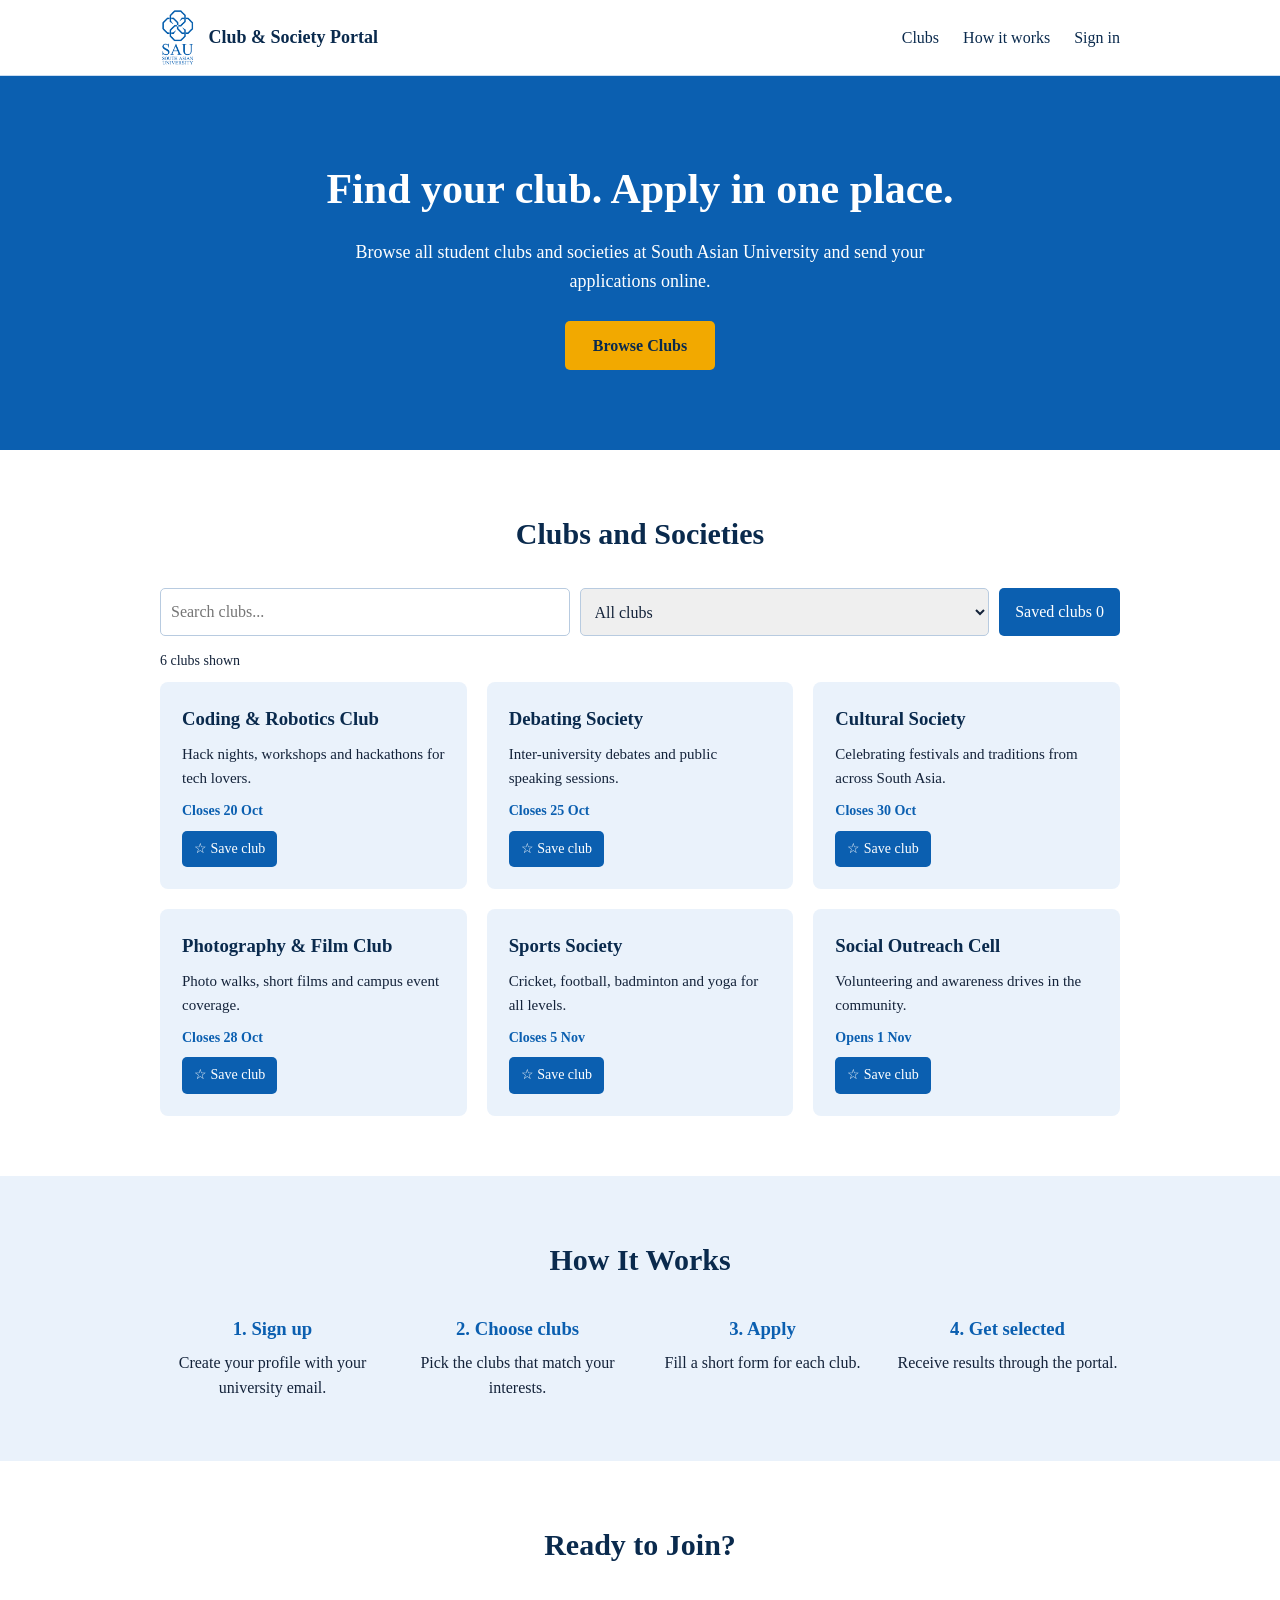
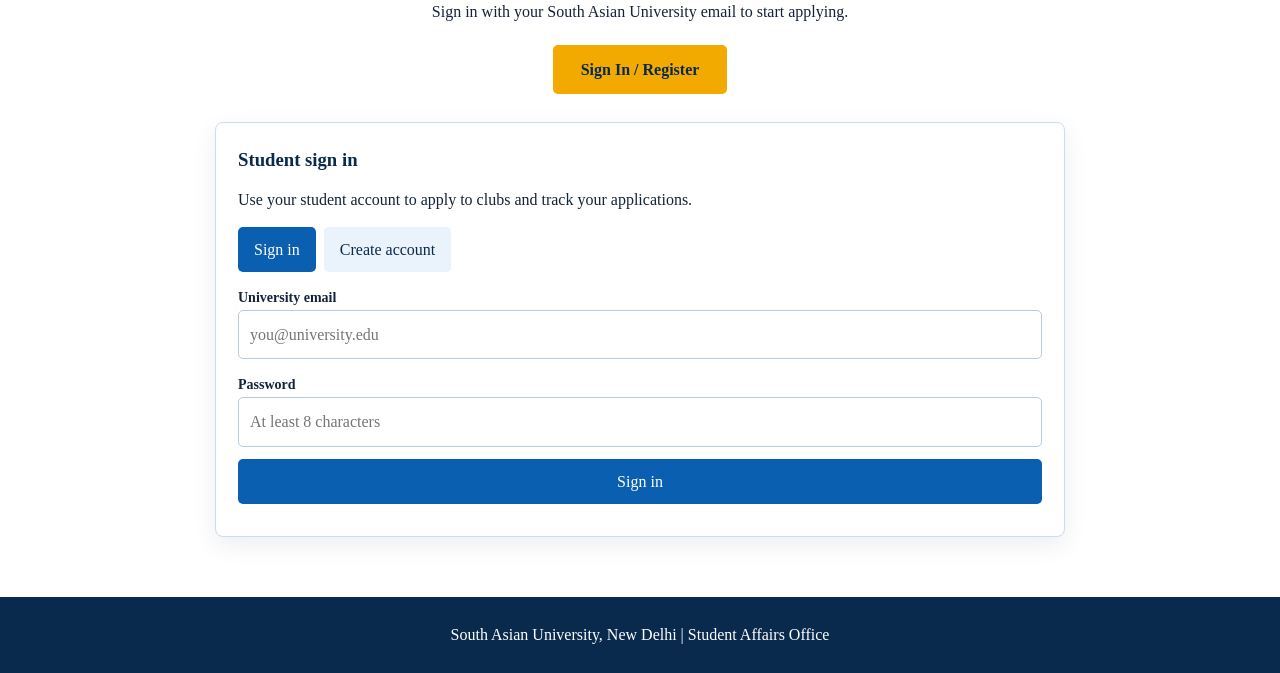
==== commit 7d9aea61: "Add files via upload" ====
--- a/index.html
+++ b/index.html
@@ -31,36 +31,42 @@
 <section id="clubs">
   <div class="container">
     <h2>Clubs and Societies</h2>
+    <div class="club-tools">
+      <input id="clubSearch" type="search" placeholder="Search clubs..." aria-label="Search clubs">
+      <select id="clubCategory" aria-label="Filter clubs"><option value="all">All clubs</option><option value="tech">Technology</option><option value="arts">Arts & culture</option><option value="sports">Sports</option><option value="social">Social impact</option></select>
+      <button class="small-btn" id="showSaved" type="button">Saved clubs <span id="savedCount">0</span></button>
+    </div>
+    <p id="clubResultCount" class="portal-message" aria-live="polite"></p>
     <div class="cards" id="clubCards">
-      <div class="card">
+      <div class="card" data-category="tech">
         <h3>Coding & Robotics Club</h3>
         <p>Hack nights, workshops and hackathons for tech lovers.</p>
-        <div class="date">Closes 20 Oct</div>
+        <div class="date">Closes 20 Oct</div><button type="button" class="small-btn save-club">☆ Save club</button>
       </div>
-      <div class="card">
+      <div class="card" data-category="arts">
         <h3>Debating Society</h3>
         <p>Inter-university debates and public speaking sessions.</p>
-        <div class="date">Closes 25 Oct</div>
+        <div class="date">Closes 25 Oct</div><button type="button" class="small-btn save-club">☆ Save club</button>
       </div>
-      <div class="card">
+      <div class="card" data-category="arts">
         <h3>Cultural Society</h3>
         <p>Celebrating festivals and traditions from across South Asia.</p>
-        <div class="date">Closes 30 Oct</div>
+        <div class="date">Closes 30 Oct</div><button type="button" class="small-btn save-club">☆ Save club</button>
       </div>
-      <div class="card">
+      <div class="card" data-category="arts">
         <h3>Photography & Film Club</h3>
         <p>Photo walks, short films and campus event coverage.</p>
-        <div class="date">Closes 28 Oct</div>
+        <div class="date">Closes 28 Oct</div><button type="button" class="small-btn save-club">☆ Save club</button>
       </div>
-      <div class="card">
+      <div class="card" data-category="sports">
         <h3>Sports Society</h3>
         <p>Cricket, football, badminton and yoga for all levels.</p>
-        <div class="date">Closes 5 Nov</div>
+        <div class="date">Closes 5 Nov</div><button type="button" class="small-btn save-club">☆ Save club</button>
       </div>
-      <div class="card">
+      <div class="card" data-category="social">
         <h3>Social Outreach Cell</h3>
         <p>Volunteering and awareness drives in the community.</p>
-        <div class="date">Opens 1 Nov</div>
+        <div class="date">Opens 1 Nov</div><button type="button" class="small-btn save-club">☆ Save club</button>
       </div>
     </div>
   </div>
@@ -82,9 +88,9 @@
   <div class="container">
     <h2>Ready to Join?</h2>
     <p style="margin-bottom:20px;">Sign in with your South Asian University email to start applying.</p>
-    <details class="auth-disclosure">
-      <summary class="btn">Sign In / Register</summary>
-      <div class="portal-panel" id="authPanel" aria-live="polite">
+    <a class="btn" href="#" id="signInButton">Sign In / Register</a>
+    <p id="sessionMessage" style="margin-top:14px;"></p>
+    <div class="portal-panel" id="authPanel" aria-live="polite">
       <h3 id="authHeading">Student sign in</h3>
       <p style="margin-bottom:14px;">Use your student account to apply to clubs and track your applications.</p>
       <div class="portal-actions">
@@ -98,9 +104,7 @@
         <button type="submit" class="btn" id="authSubmit">Sign in</button>
       </form>
       <p id="authMessage" class="portal-message"></p>
-      </div>
-    </details>
-    <p id="sessionMessage" style="margin-top:14px;"></p>
+    </div>
     <div class="portal-panel" id="studentPanel" aria-live="polite">
       <h3 id="welcomeHeading">Your student dashboard</h3>
       <div class="portal-actions"><button type="button" class="small-btn" id="refreshApplications">Refresh applications</button><button type="button" class="small-btn secondary" id="logoutButton">Sign out</button></div>
@@ -127,5 +131,6 @@
   <p>South Asian University, New Delhi | Student Affairs Office</p>
 </footer>
 
+<script src="script.js"></script>
 </body>
 </html>
--- a/style.css
+++ b/style.css
@@ -74,10 +74,7 @@
     .hero h1 { font-size: 30px; }
   }
 
-
-/* CSS-only sign-in disclosure: opens the sign-in panel below the button. */
-.auth-disclosure { margin: 0 auto; max-width: 850px; }
-.auth-disclosure > summary { cursor: pointer; list-style: none; }
-.auth-disclosure > summary::-webkit-details-marker { display: none; }
-.auth-disclosure[open] > .portal-panel { display: block; }
-.auth-disclosure[open] > summary { border-radius: 5px 5px 0 0; }
+.club-tools{display:flex;gap:10px;flex-wrap:wrap;margin:0 0 14px}
+.club-tools input,.club-tools select{flex:1;min-width:180px;padding:10px;border:1px solid #b8cbe0;border-radius:5px;font:inherit;color:#14233a}
+.save-club{margin-top:8px;font-size:14px!important;padding:7px 12px!important}
+.card[hidden]{display:none}
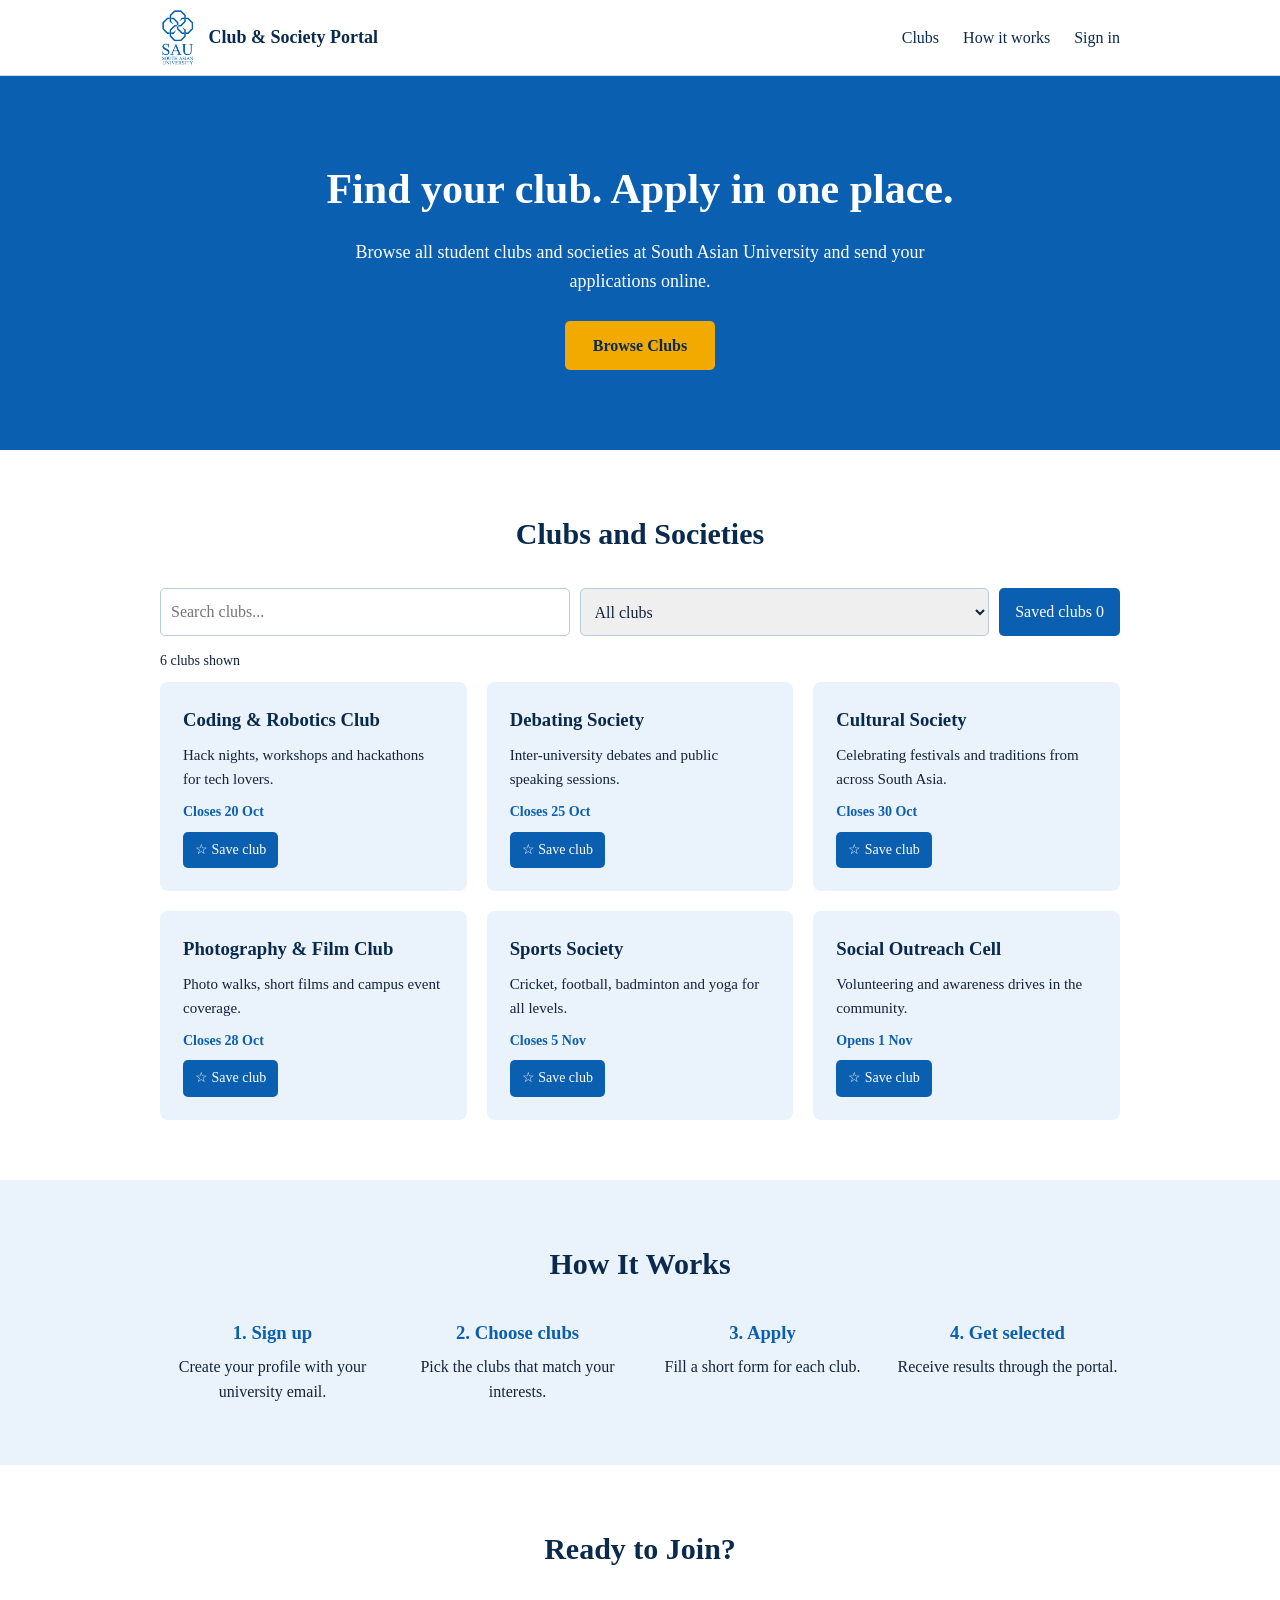
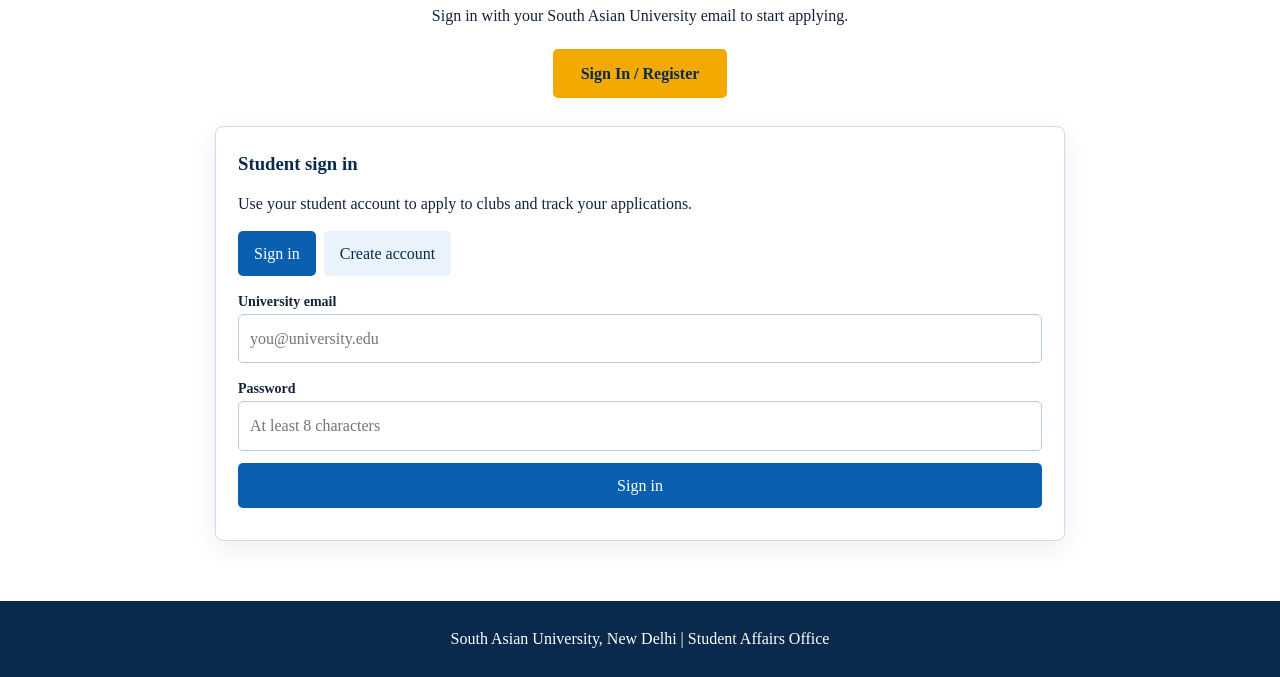
==== commit 2137284e: "Add files via upload" ====
--- a/index.html
+++ b/index.html
@@ -4,7 +4,7 @@
 <meta charset="UTF-8">
 <meta name="viewport" content="width=device-width, initial-scale=1">
 <title>Campus Club & Society Recruitment Portal | South Asian University</title>
-<link rel="stylesheet" href="style.css">
+<link rel="stylesheet" href="style_updated.css">
 </head>
 <body>
 
@@ -127,10 +127,26 @@
   </div>
 </section>
 
+<div class="club-modal" id="clubModal" aria-hidden="true">
+  <div class="club-modal-backdrop" data-close-modal></div>
+  <section class="club-modal-dialog" role="dialog" aria-modal="true" aria-labelledby="clubModalTitle">
+    <button class="club-modal-close" type="button" aria-label="Close club details" data-close-modal>&times;</button>
+    <p class="club-modal-eyebrow">CLUB &amp; SOCIETY</p>
+    <h2 id="clubModalTitle"></h2>
+    <p class="club-modal-description" id="clubModalDescription"></p>
+    <div class="club-modal-meta" id="clubModalMeta"></div>
+    <div class="club-modal-extra" id="clubModalExtra"></div>
+    <div class="club-modal-actions">
+      <button type="button" class="small-btn" id="clubModalApply">Apply to this club</button>
+      <button type="button" class="small-btn secondary" id="clubModalSave">☆ Save club</button>
+    </div>
+  </section>
+</div>
+
 <footer>
   <p>South Asian University, New Delhi | Student Affairs Office</p>
 </footer>
 
-<script src="script.js"></script>
+<script src="script_updated.js"></script>
 </body>
 </html>
--- a/style_updated.css
+++ b/style_updated.css
@@ -0,0 +1,127 @@
+* { box-sizing: border-box; margin: 0; padding: 0; }
+
+  body {
+    font-family: Georgia, serif;
+    color: #14233a;
+    line-height: 1.6;
+  }
+
+  .container { max-width: 1000px; margin: 0 auto; padding: 0 20px; }
+
+  /* Header */
+  header { border-bottom: 1px solid #c9ddf2; padding: 10px 0; }
+  header .container { display: flex; justify-content: space-between; align-items: center; }
+  .logo { display: flex; align-items: center; gap: 12px; }
+  .logo img { height: 55px; }
+  .logo span { font-size: 18px; font-weight: bold; color: #0a2a4d; }
+  nav a { margin-left: 20px; color: #0a2a4d; text-decoration: none; }
+  nav a:hover { color: #0b5fb0; }
+
+  /* Hero */
+  .hero { background: #0b5fb0; color: white; text-align: center; padding: 80px 20px; }
+  .hero h1 { font-size: 42px; margin-bottom: 15px; }
+  .hero p { max-width: 600px; margin: 0 auto 25px; font-size: 18px; }
+
+  .btn {
+    display: inline-block;
+    background: #f2a900;
+    color: #0a2a4d;
+    padding: 12px 28px;
+    border-radius: 5px;
+    text-decoration: none;
+    font-weight: bold;
+  }
+  .btn:hover { background: #ffc233; }
+
+  /* Sections */
+  section { padding: 60px 0; }
+  h2 { text-align: center; color: #0a2a4d; font-size: 30px; margin-bottom: 30px; }
+
+  /* Club cards */
+  .cards { display: grid; grid-template-columns: repeat(3, 1fr); gap: 20px; }
+  .card { background: #eaf2fb; padding: 22px; border-radius: 8px; }
+  .card h3 { color: #0a2a4d; margin-bottom: 8px; }
+  .card p { font-size: 15px; margin-bottom: 10px; }
+  .card .date { font-size: 14px; color: #0b5fb0; font-weight: bold; }
+
+  /* Steps */
+  .steps-section { background: #eaf2fb; }
+  .steps { display: grid; grid-template-columns: repeat(4, 1fr); gap: 20px; text-align: center; }
+  .step h3 { color: #0b5fb0; margin-bottom: 6px; }
+
+  /* Footer */
+  footer { background: #0a2a4d; color: white; text-align: center; padding: 25px 20px; }
+
+  /* Functional portal UI — keeps the original visual theme */
+  .portal-panel { display:none; margin: 28px auto 0; max-width: 850px; text-align:left; background:#fff; border:1px solid #c9ddf2; border-radius:8px; padding:22px; box-shadow:0 8px 24px rgba(10,42,77,.08); }
+  .portal-panel.visible { display:block; }
+  .portal-panel h3 { color:#0a2a4d; margin-bottom:12px; }
+  .portal-form { display:grid; gap:12px; }
+  .portal-form input, .portal-form select, .portal-form textarea { width:100%; padding:11px; border:1px solid #b8cbe0; border-radius:5px; font:inherit; color:#14233a; }
+  .portal-form label { font-weight:bold; font-size:14px; }
+  .portal-form button, .small-btn { border:0; cursor:pointer; background:#0b5fb0; color:white; padding:10px 16px; border-radius:5px; font-weight:bold; font:inherit; }
+  .small-btn.secondary { background:#eaf2fb; color:#0a2a4d; }
+  .portal-actions { display:flex; flex-wrap:wrap; gap:8px; margin:12px 0; }
+  .portal-message { margin:10px 0; font-size:14px; }
+  .portal-message.error { color:#b42318; }
+  .portal-message.success { color:#167044; }
+  .application-item { border:1px solid #c9ddf2; border-radius:6px; padding:14px; margin:10px 0; background:#f8fbff; }
+  .status { display:inline-block; padding:2px 9px; border-radius:12px; background:#eaf2fb; color:#0a2a4d; font-size:13px; font-weight:bold; }
+  .portal-hidden { display:none !important; }
+  @media (max-width: 700px) {
+    header .container { flex-direction: column; gap: 10px; }
+    .cards, .steps { grid-template-columns: 1fr; }
+    .hero h1 { font-size: 30px; }
+  }
+
+.club-tools{display:flex;gap:10px;flex-wrap:wrap;margin:0 0 14px}
+.club-tools input,.club-tools select{flex:1;min-width:180px;padding:10px;border:1px solid #b8cbe0;border-radius:5px;font:inherit;color:#14233a}
+.save-club{margin-top:8px;font-size:14px!important;padding:7px 12px!important}
+.card[hidden]{display:none}
+
+
+/* Interactive club cards */
+.card {
+  cursor: pointer;
+  position: relative;
+  border: 1px solid transparent;
+  transition: transform .2s ease, box-shadow .2s ease, border-color .2s ease;
+}
+.card:hover, .card:focus-visible {
+  transform: translateY(-5px);
+  border-color: #b8d3ef;
+  box-shadow: 0 12px 28px rgba(10,42,77,.13);
+  outline: none;
+}
+.card .save-club { position: relative; z-index: 1; }
+
+/* Club details popup */
+.club-modal { display:none; position:fixed; inset:0; z-index:1000; align-items:center; justify-content:center; padding:22px; }
+.club-modal.open { display:flex; }
+.club-modal-backdrop { position:absolute; inset:0; background:rgba(5,20,38,.62); backdrop-filter:blur(3px); }
+.club-modal-dialog {
+  position:relative; z-index:1; width:min(100%, 580px); max-height: min(85vh, 760px);
+  overflow:auto; background:#fff; border-radius:16px; padding:34px;
+  box-shadow:0 24px 70px rgba(0,0,0,.25); animation:clubModalIn .2s ease-out;
+}
+@keyframes clubModalIn { from { opacity:0; transform:translateY(12px) scale(.98); } to { opacity:1; transform:translateY(0) scale(1); } }
+.club-modal-close {
+  position:absolute; top:14px; right:17px; border:0; background:transparent; color:#53657a;
+  font-size:30px; line-height:1; cursor:pointer; padding:4px 8px;
+}
+.club-modal-eyebrow { color:#0b5fb0; font-size:12px; font-weight:bold; letter-spacing:1.5px; margin-bottom:8px; }
+.club-modal-dialog h2 { text-align:left; margin:0 32px 12px 0; font-size:28px; line-height:1.25; }
+.club-modal-description { font-size:17px; color:#34465c; margin-bottom:20px; }
+.club-modal-meta { display:flex; flex-wrap:wrap; gap:9px; margin-bottom:20px; }
+.club-modal-meta span { background:#eaf2fb; color:#0a2a4d; padding:7px 12px; border-radius:20px; font-size:13px; font-weight:bold; }
+.club-modal-extra { border-top:1px solid #e2eaf3; padding-top:18px; margin-bottom:22px; }
+.club-modal-extra h3 { color:#0a2a4d; font-size:17px; margin-bottom:8px; }
+.club-modal-extra p { margin-bottom:8px; color:#43546a; }
+.club-modal-actions { display:flex; flex-wrap:wrap; gap:10px; }
+.club-modal-actions button { margin:0; }
+body.modal-open { overflow:hidden; }
+@media (max-width:600px) {
+  .club-modal { padding:12px; }
+  .club-modal-dialog { padding:27px 21px; border-radius:12px; }
+  .club-modal-dialog h2 { font-size:23px; }
+}
